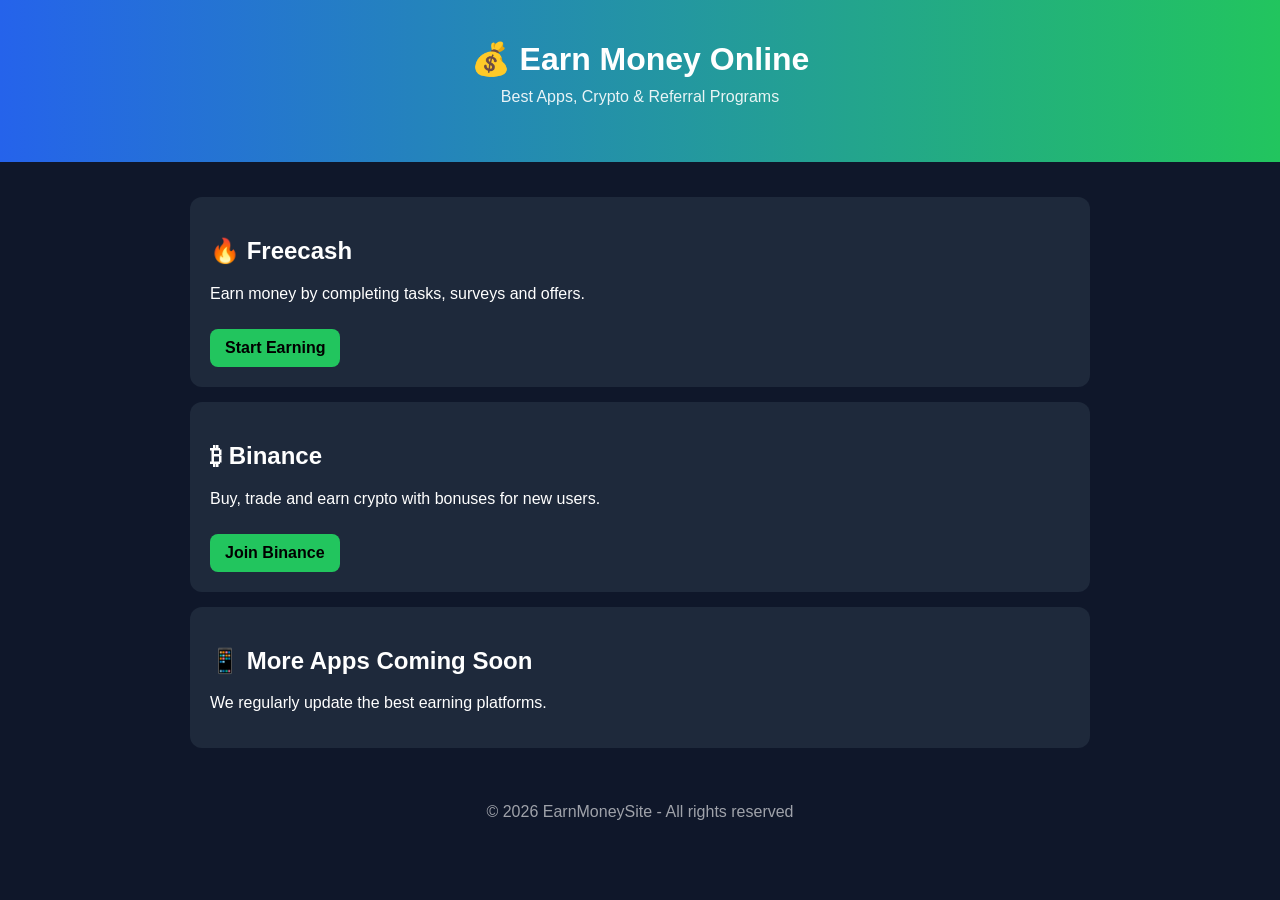
==== index.html @ 68fe00e6 "Create index.html Initial website setup with landing page" ====
<!DOCTYPE html>
<html lang="en">
<head>
  <meta charset="UTF-8">
  <meta name="viewport" content="width=device-width, initial-scale=1.0">

  <title>Earn Money Online - Best Apps & Referral Programs</title>

  <meta name="description" content="Discover the best apps and platforms to earn money online including Freecash, Binance, and referral programs.">

  <style>
    body {
      margin: 0;
      font-family: Arial, sans-serif;
      background: #0f172a;
      color: white;
    }

    header {
      padding: 40px;
      text-align: center;
      background: linear-gradient(90deg, #2563eb, #22c55e);
    }

    header h1 {
      margin: 0;
      font-size: 32px;
    }

    header p {
      margin-top: 10px;
      opacity: 0.9;
    }

    .container {
      max-width: 900px;
      margin: auto;
      padding: 20px;
    }

    .card {
      background: #1e293b;
      padding: 20px;
      margin: 15px 0;
      border-radius: 12px;
      transition: 0.3s;
    }

    .card:hover {
      transform: scale(1.02);
    }

    .btn {
      display: inline-block;
      padding: 10px 15px;
      margin-top: 10px;
      background: #22c55e;
      color: black;
      text-decoration: none;
      border-radius: 8px;
      font-weight: bold;
    }

    footer {
      text-align: center;
      padding: 20px;
      opacity: 0.6;
    }
  </style>
</head>

<body>

<header>
  <h1>💰 Earn Money Online</h1>
  <p>Best Apps, Crypto & Referral Programs</p>
</header>

<div class="container">

  <div class="card">
    <h2>🔥 Freecash</h2>
    <p>Earn money by completing tasks, surveys and offers.</p>
    <a class="btn" href="YOUR_REF_LINK_HERE" target="_blank">Start Earning</a>
  </div>

  <div class="card">
    <h2>₿ Binance</h2>
    <p>Buy, trade and earn crypto with bonuses for new users.</p>
    <a class="btn" href="YOUR_REF_LINK_HERE" target="_blank">Join Binance</a>
  </div>

  <div class="card">
    <h2>📱 More Apps Coming Soon</h2>
    <p>We regularly update the best earning platforms.</p>
  </div>

</div>

<footer>
  © 2026 EarnMoneySite - All rights reserved
</footer>

</body>
</html>
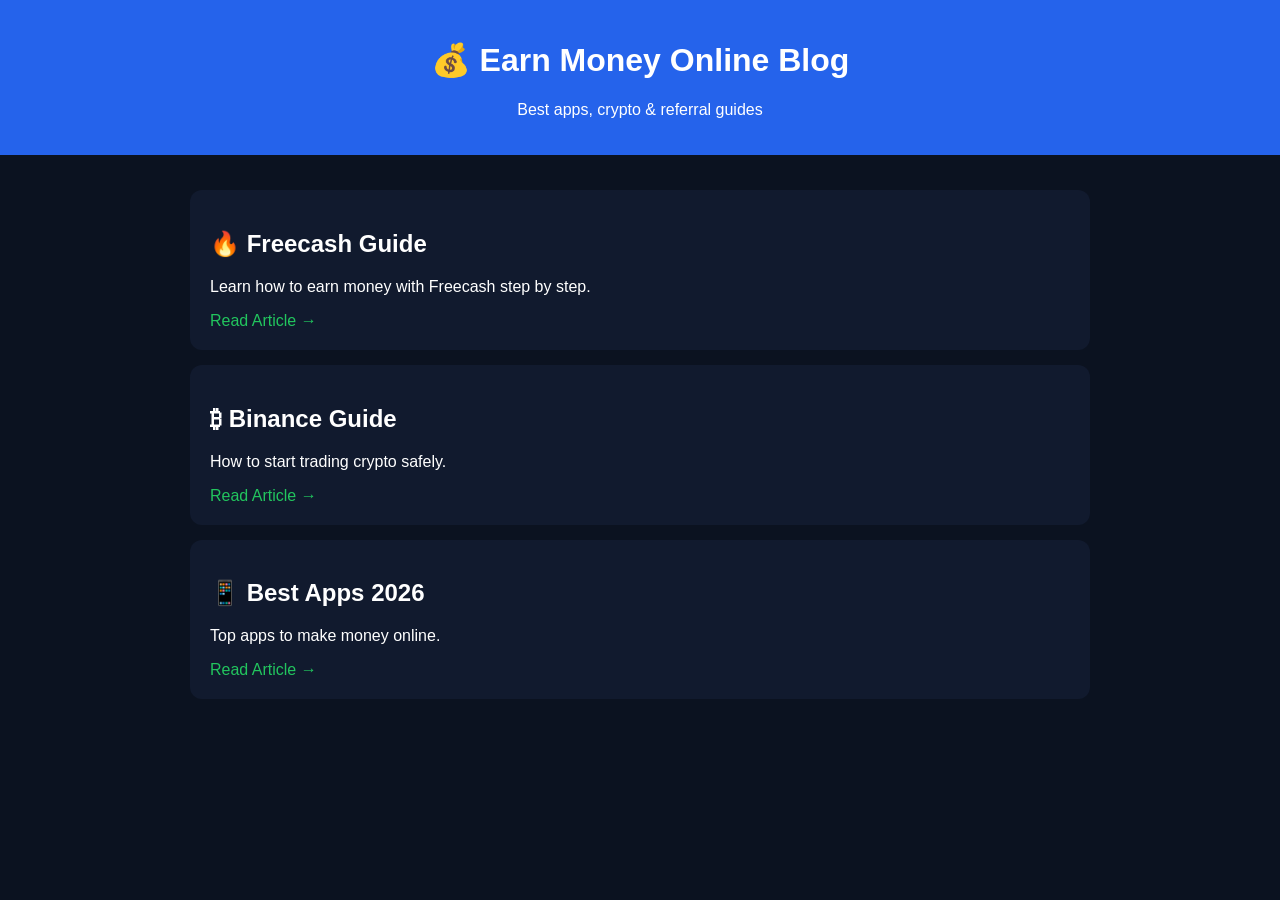
==== commit ad894b43: "Update index.html" ====
--- a/index.html
+++ b/index.html
@@ -1,105 +1,38 @@
 <!DOCTYPE html>
-<html lang="en">
+<html>
 <head>
-  <meta charset="UTF-8">
-  <meta name="viewport" content="width=device-width, initial-scale=1.0">
-
-  <title>Earn Money Online - Best Apps & Referral Programs</title>
-
-  <meta name="description" content="Discover the best apps and platforms to earn money online including Freecash, Binance, and referral programs.">
-
-  <style>
-    body {
-      margin: 0;
-      font-family: Arial, sans-serif;
-      background: #0f172a;
-      color: white;
-    }
-
-    header {
-      padding: 40px;
-      text-align: center;
-      background: linear-gradient(90deg, #2563eb, #22c55e);
-    }
-
-    header h1 {
-      margin: 0;
-      font-size: 32px;
-    }
-
-    header p {
-      margin-top: 10px;
-      opacity: 0.9;
-    }
-
-    .container {
-      max-width: 900px;
-      margin: auto;
-      padding: 20px;
-    }
-
-    .card {
-      background: #1e293b;
-      padding: 20px;
-      margin: 15px 0;
-      border-radius: 12px;
-      transition: 0.3s;
-    }
-
-    .card:hover {
-      transform: scale(1.02);
-    }
-
-    .btn {
-      display: inline-block;
-      padding: 10px 15px;
-      margin-top: 10px;
-      background: #22c55e;
-      color: black;
-      text-decoration: none;
-      border-radius: 8px;
-      font-weight: bold;
-    }
-
-    footer {
-      text-align: center;
-      padding: 20px;
-      opacity: 0.6;
-    }
-  </style>
+<title>Earn Money Online Blog</title>
+<link rel="stylesheet" href="style.css">
 </head>
 
 <body>
 
 <header>
-  <h1>💰 Earn Money Online</h1>
-  <p>Best Apps, Crypto & Referral Programs</p>
+  <h1>💰 Earn Money Online Blog</h1>
+  <p>Best apps, crypto & referral guides</p>
 </header>
 
 <div class="container">
 
   <div class="card">
-    <h2>🔥 Freecash</h2>
-    <p>Earn money by completing tasks, surveys and offers.</p>
-    <a class="btn" href="YOUR_REF_LINK_HERE" target="_blank">Start Earning</a>
+    <h2>🔥 Freecash Guide</h2>
+    <p>Learn how to earn money with Freecash step by step.</p>
+    <a href="freecash.html">Read Article →</a>
   </div>
 
   <div class="card">
-    <h2>₿ Binance</h2>
-    <p>Buy, trade and earn crypto with bonuses for new users.</p>
-    <a class="btn" href="YOUR_REF_LINK_HERE" target="_blank">Join Binance</a>
+    <h2>₿ Binance Guide</h2>
+    <p>How to start trading crypto safely.</p>
+    <a href="binance.html">Read Article →</a>
   </div>
 
   <div class="card">
-    <h2>📱 More Apps Coming Soon</h2>
-    <p>We regularly update the best earning platforms.</p>
+    <h2>📱 Best Apps 2026</h2>
+    <p>Top apps to make money online.</p>
+    <a href="best-apps.html">Read Article →</a>
   </div>
 
 </div>
 
-<footer>
-  © 2026 EarnMoneySite - All rights reserved
-</footer>
-
 </body>
 </html>
--- a/style.css
+++ b/style.css
@@ -0,0 +1,30 @@
+body {
+  margin: 0;
+  font-family: Arial;
+  background: #0b1220;
+  color: white;
+}
+
+header {
+  background: #2563eb;
+  padding: 20px;
+  text-align: center;
+}
+
+.container {
+  max-width: 900px;
+  margin: auto;
+  padding: 20px;
+}
+
+.card {
+  background: #111a2e;
+  padding: 20px;
+  margin: 15px 0;
+  border-radius: 12px;
+}
+
+a {
+  color: #22c55e;
+  text-decoration: none;
+}
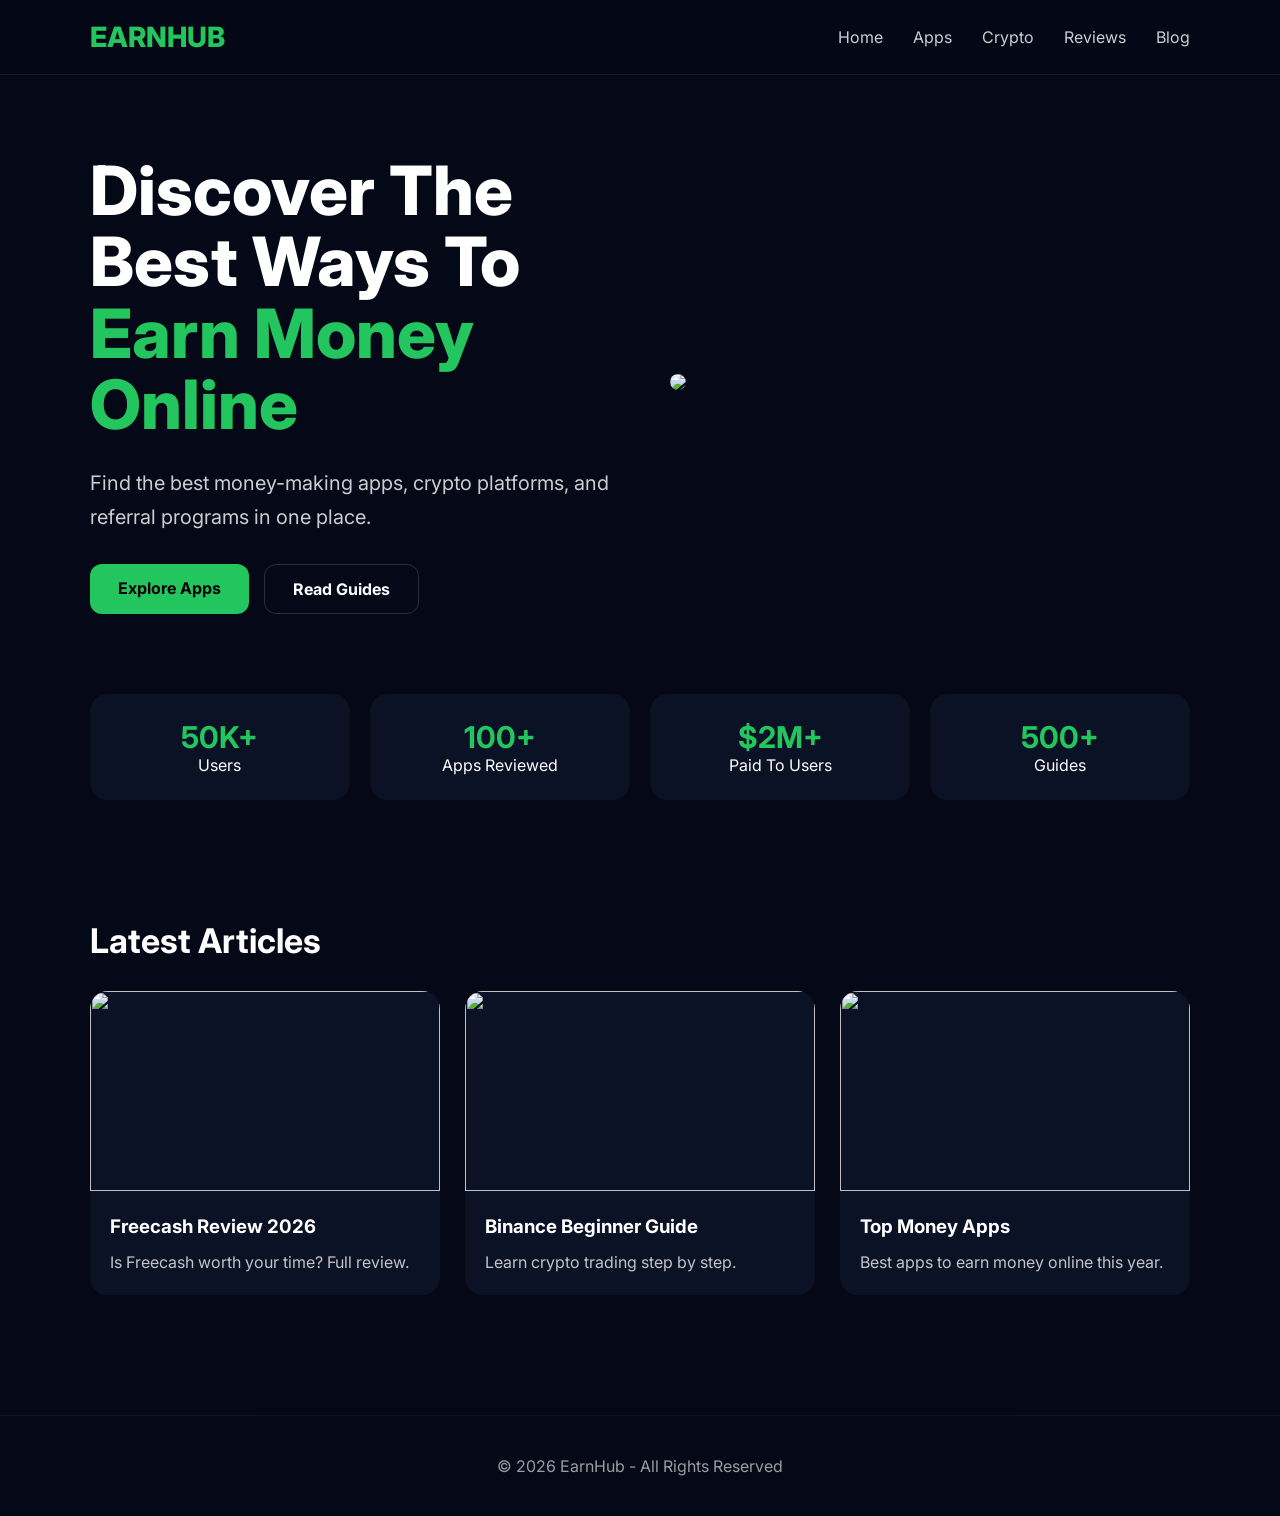
==== commit 02e03a14: "Update index.html" ====
--- a/index.html
+++ b/index.html
@@ -1,38 +1,305 @@
 <!DOCTYPE html>
-<html>
+<html lang="en">
 <head>
-<title>Earn Money Online Blog</title>
-<link rel="stylesheet" href="style.css">
+<meta charset="UTF-8">
+<meta name="viewport" content="width=device-width, initial-scale=1.0">
+<title>EarnHub - Earn Money Online</title>
+
+<link rel="preconnect" href="https://fonts.googleapis.com">
+<link href="https://fonts.googleapis.com/css2?family=Inter:wght@300;400;600;700;800&display=swap" rel="stylesheet">
+
+<style>
+*{
+margin:0;
+padding:0;
+box-sizing:border-box;
+font-family:Inter,sans-serif;
+}
+
+body{
+background:#050816;
+color:#fff;
+}
+
+nav{
+display:flex;
+justify-content:space-between;
+align-items:center;
+padding:20px 7%;
+border-bottom:1px solid rgba(255,255,255,.08);
+position:sticky;
+top:0;
+background:#050816ee;
+backdrop-filter:blur(12px);
+z-index:100;
+}
+
+.logo{
+font-size:28px;
+font-weight:800;
+color:#22c55e;
+}
+
+.menu{
+display:flex;
+gap:30px;
+}
+
+.menu a{
+text-decoration:none;
+color:#fff;
+opacity:.8;
+}
+
+.menu a:hover{
+opacity:1;
+color:#22c55e;
+}
+
+.hero{
+max-width:1300px;
+margin:auto;
+padding:80px 7%;
+display:grid;
+grid-template-columns:1fr 1fr;
+gap:60px;
+align-items:center;
+}
+
+.hero h1{
+font-size:68px;
+line-height:1.05;
+font-weight:800;
+}
+
+.hero span{
+color:#22c55e;
+}
+
+.hero p{
+margin-top:25px;
+font-size:20px;
+opacity:.8;
+line-height:1.7;
+}
+
+.buttons{
+margin-top:30px;
+display:flex;
+gap:15px;
+}
+
+.btn{
+padding:14px 28px;
+border-radius:12px;
+text-decoration:none;
+font-weight:700;
+}
+
+.primary{
+background:#22c55e;
+color:#000;
+}
+
+.secondary{
+border:1px solid rgba(255,255,255,.15);
+color:white;
+}
+
+.hero img{
+width:100%;
+border-radius:24px;
+}
+
+.stats{
+display:grid;
+grid-template-columns:repeat(4,1fr);
+gap:20px;
+max-width:1300px;
+margin:auto;
+padding:0 7% 80px;
+}
+
+.stat{
+background:#0c1225;
+padding:25px;
+border-radius:18px;
+text-align:center;
+}
+
+.stat h3{
+color:#22c55e;
+font-size:30px;
+}
+
+.section{
+max-width:1300px;
+margin:auto;
+padding:40px 7%;
+}
+
+.section-title{
+font-size:34px;
+margin-bottom:30px;
+}
+
+.cards{
+display:grid;
+grid-template-columns:repeat(auto-fit,minmax(280px,1fr));
+gap:25px;
+}
+
+.card{
+background:#0c1225;
+border-radius:18px;
+overflow:hidden;
+transition:.3s;
+}
+
+.card:hover{
+transform:translateY(-6px);
+}
+
+.card img{
+width:100%;
+height:200px;
+object-fit:cover;
+}
+
+.card-content{
+padding:20px;
+}
+
+.card h3{
+margin-bottom:12px;
+}
+
+.card p{
+opacity:.75;
+line-height:1.6;
+}
+
+footer{
+margin-top:80px;
+padding:40px;
+text-align:center;
+border-top:1px solid rgba(255,255,255,.08);
+opacity:.6;
+}
+
+@media(max-width:900px){
+
+.hero{
+grid-template-columns:1fr;
+}
+
+.hero h1{
+font-size:45px;
+}
+
+.stats{
+grid-template-columns:repeat(2,1fr);
+}
+}
+</style>
 </head>
-
 <body>
 
-<header>
-  <h1>💰 Earn Money Online Blog</h1>
-  <p>Best apps, crypto & referral guides</p>
-</header>
-
-<div class="container">
-
-  <div class="card">
-    <h2>🔥 Freecash Guide</h2>
-    <p>Learn how to earn money with Freecash step by step.</p>
-    <a href="freecash.html">Read Article →</a>
-  </div>
-
-  <div class="card">
-    <h2>₿ Binance Guide</h2>
-    <p>How to start trading crypto safely.</p>
-    <a href="binance.html">Read Article →</a>
-  </div>
-
-  <div class="card">
-    <h2>📱 Best Apps 2026</h2>
-    <p>Top apps to make money online.</p>
-    <a href="best-apps.html">Read Article →</a>
-  </div>
-
-</div>
+<nav>
+<div class="logo">EARNHUB</div>
+
+<div class="menu">
+<a href="#">Home</a>
+<a href="#">Apps</a>
+<a href="#">Crypto</a>
+<a href="#">Reviews</a>
+<a href="#">Blog</a>
+</div>
+</nav>
+
+<section class="hero">
+
+<div>
+<h1>Discover The Best Ways To <span>Earn Money Online</span></h1>
+
+<p>
+Find the best money-making apps, crypto platforms,
+and referral programs in one place.
+</p>
+
+<div class="buttons">
+<a href="#" class="btn primary">Explore Apps</a>
+<a href="#" class="btn secondary">Read Guides</a>
+</div>
+</div>
+
+<div>
+<img src="images/hero.jpg">
+</div>
+
+</section>
+
+<section class="stats">
+
+<div class="stat">
+<h3>50K+</h3>
+<p>Users</p>
+</div>
+
+<div class="stat">
+<h3>100+</h3>
+<p>Apps Reviewed</p>
+</div>
+
+<div class="stat">
+<h3>$2M+</h3>
+<p>Paid To Users</p>
+</div>
+
+<div class="stat">
+<h3>500+</h3>
+<p>Guides</p>
+</div>
+
+</section>
+
+<section class="section">
+
+<h2 class="section-title">Latest Articles</h2>
+
+<div class="cards">
+
+<div class="card">
+<img src="images/freecash.jpg">
+<div class="card-content">
+<h3>Freecash Review 2026</h3>
+<p>Is Freecash worth your time? Full review.</p>
+</div>
+</div>
+
+<div class="card">
+<img src="images/binance.jpg">
+<div class="card-content">
+<h3>Binance Beginner Guide</h3>
+<p>Learn crypto trading step by step.</p>
+</div>
+</div>
+
+<div class="card">
+<img src="images/apps.jpg">
+<div class="card-content">
+<h3>Top Money Apps</h3>
+<p>Best apps to earn money online this year.</p>
+</div>
+</div>
+
+</div>
+
+</section>
+
+<footer>
+© 2026 EarnHub - All Rights Reserved
+</footer>
 
 </body>
 </html>
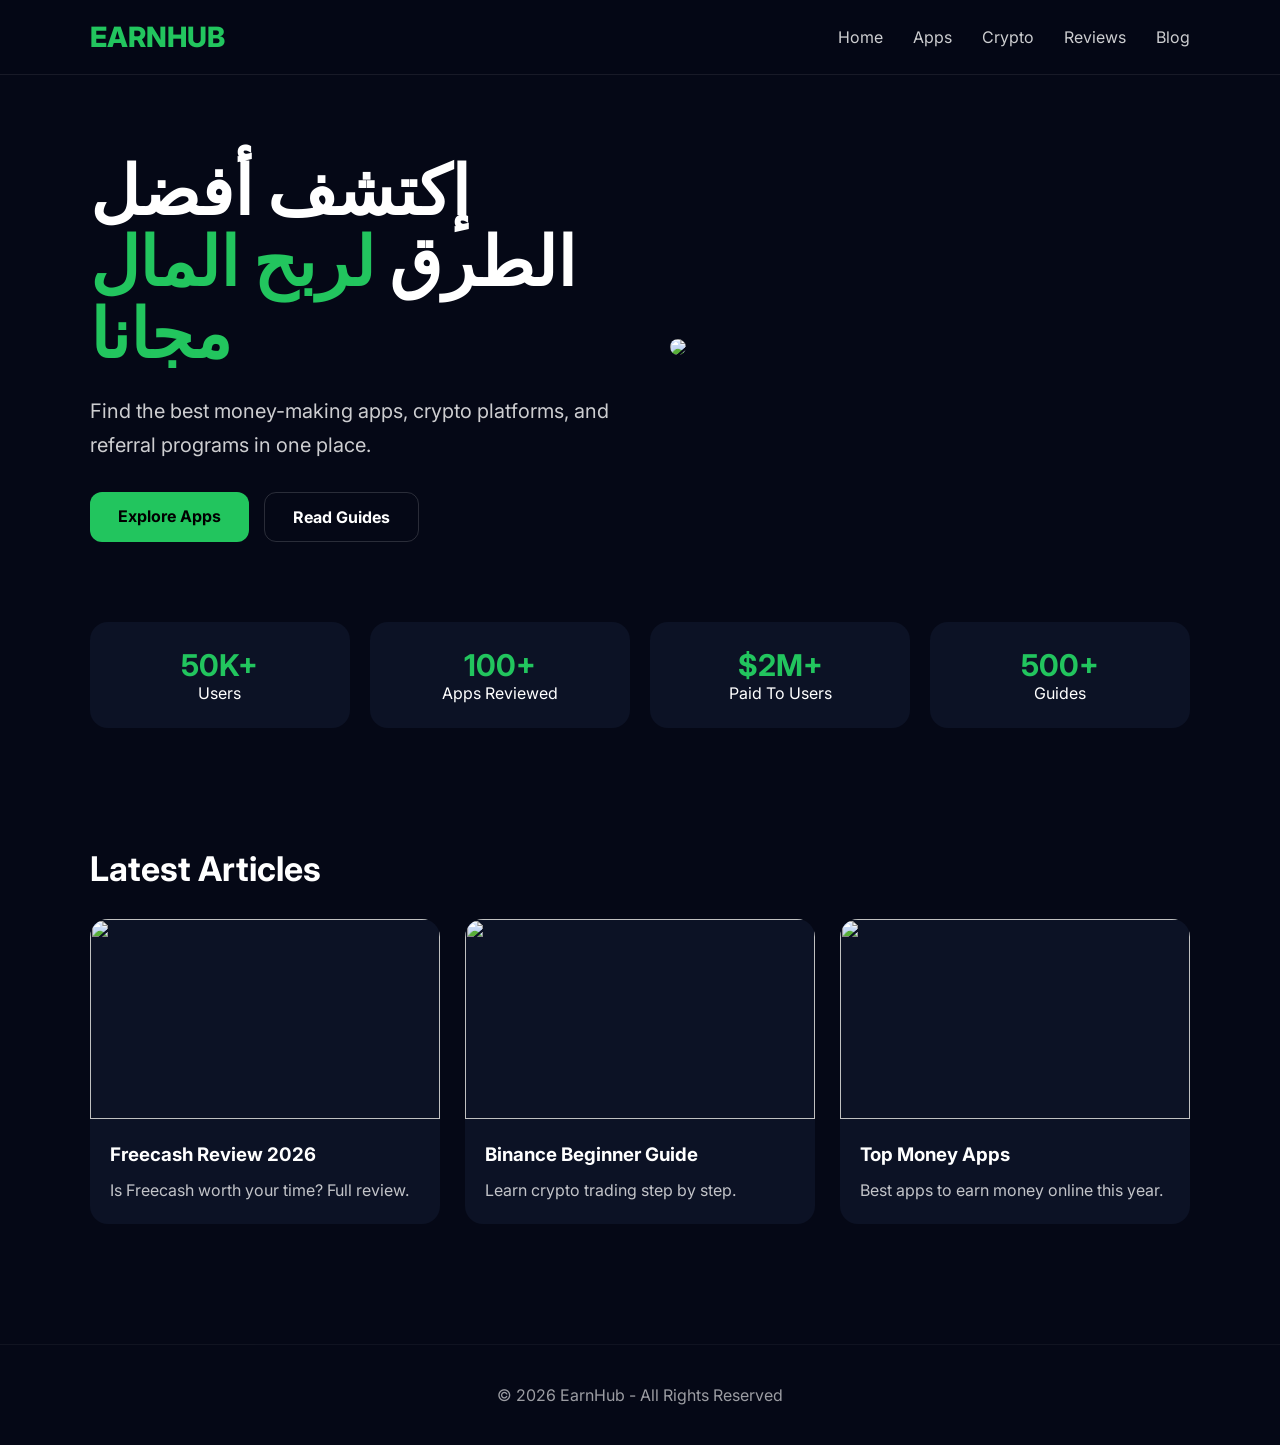
==== commit fc04d038: "Update index.html" ====
--- a/index.html
+++ b/index.html
@@ -3,7 +3,7 @@
 <head>
 <meta charset="UTF-8">
 <meta name="viewport" content="width=device-width, initial-scale=1.0">
-<title>EarnHub - Earn Money Online</title>
+<title>EarnHub - الموقع المعتمد لربح المال</title>
 
 <link rel="preconnect" href="https://fonts.googleapis.com">
 <link href="https://fonts.googleapis.com/css2?family=Inter:wght@300;400;600;700;800&display=swap" rel="stylesheet">
@@ -220,7 +220,7 @@
 <section class="hero">
 
 <div>
-<h1>Discover The Best Ways To <span>Earn Money Online</span></h1>
+<h1>إكتشف أفضل الطرق <span>لربح المال مجانا</span></h1>
 
 <p>
 Find the best money-making apps, crypto platforms,
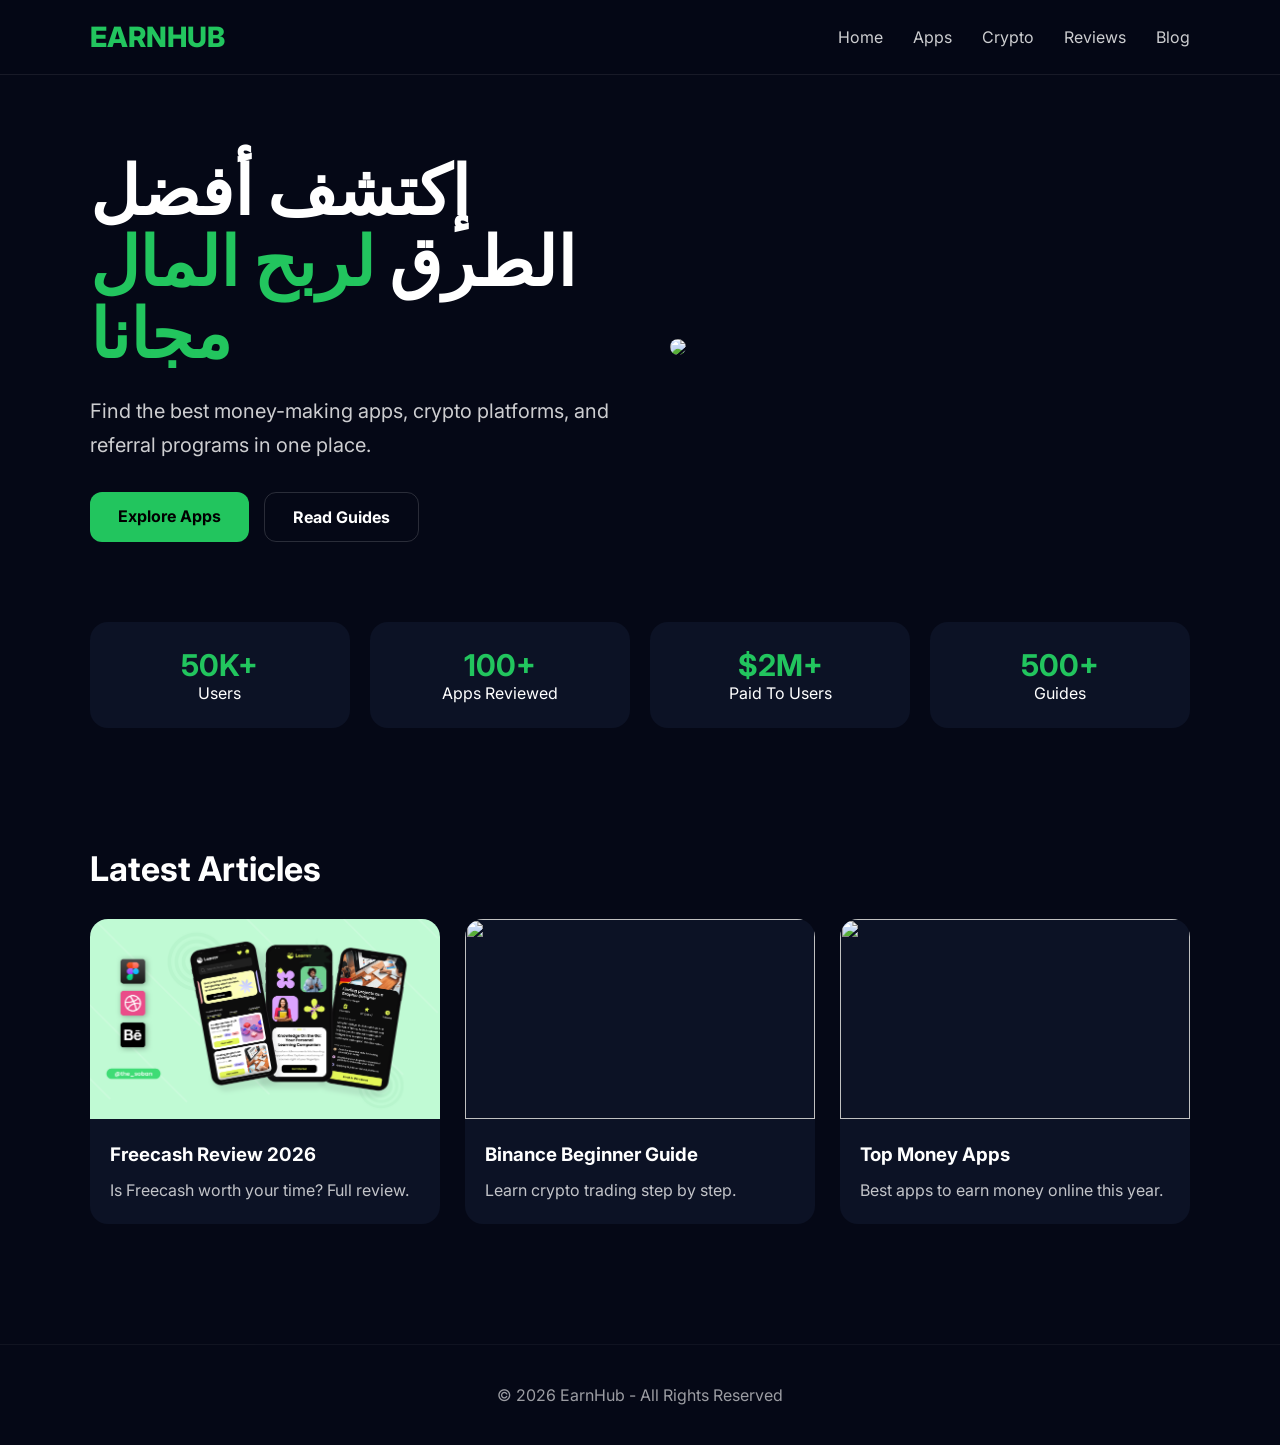
==== commit aa57f37d: "Update index.html" ====
--- a/index.html
+++ b/index.html
@@ -270,7 +270,7 @@
 <div class="cards">
 
 <div class="card">
-<img src="images/freecash.jpg">
+<img src="freecash.png">
 <div class="card-content">
 <h3>Freecash Review 2026</h3>
 <p>Is Freecash worth your time? Full review.</p>
